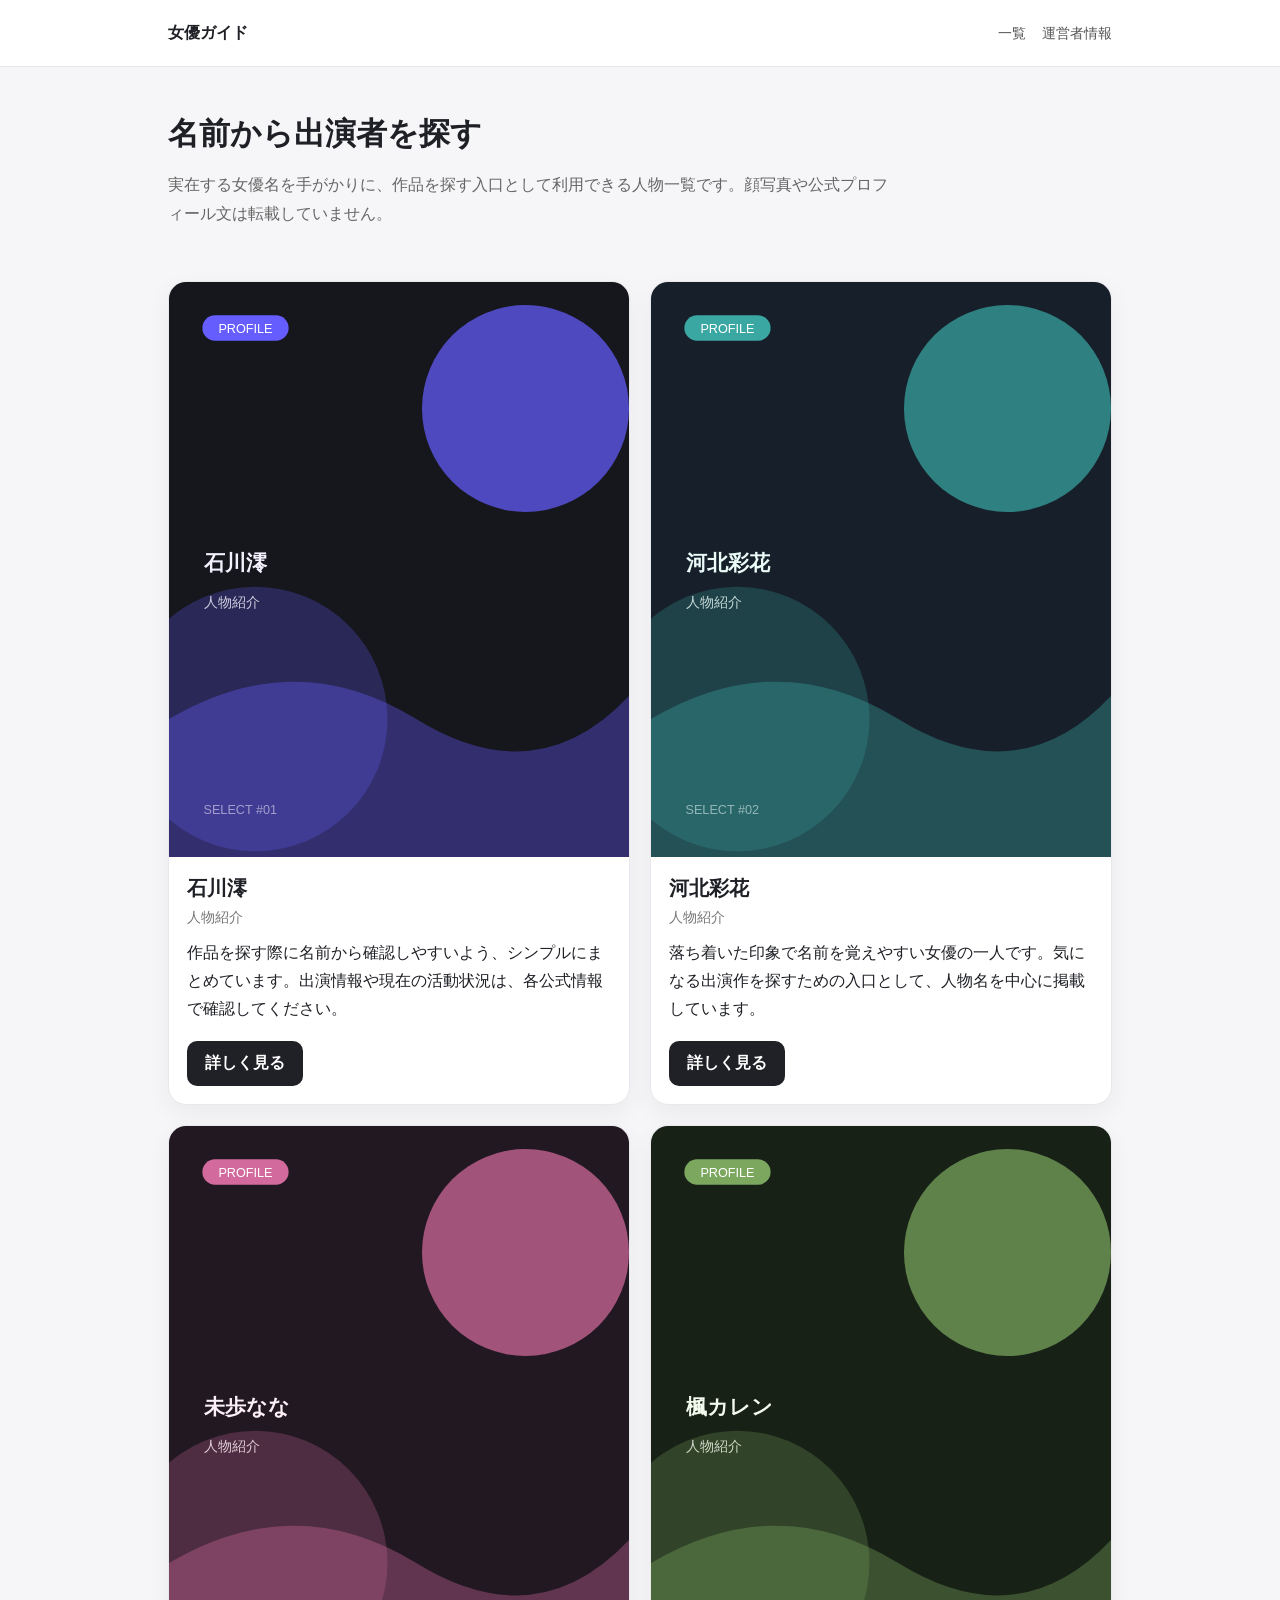
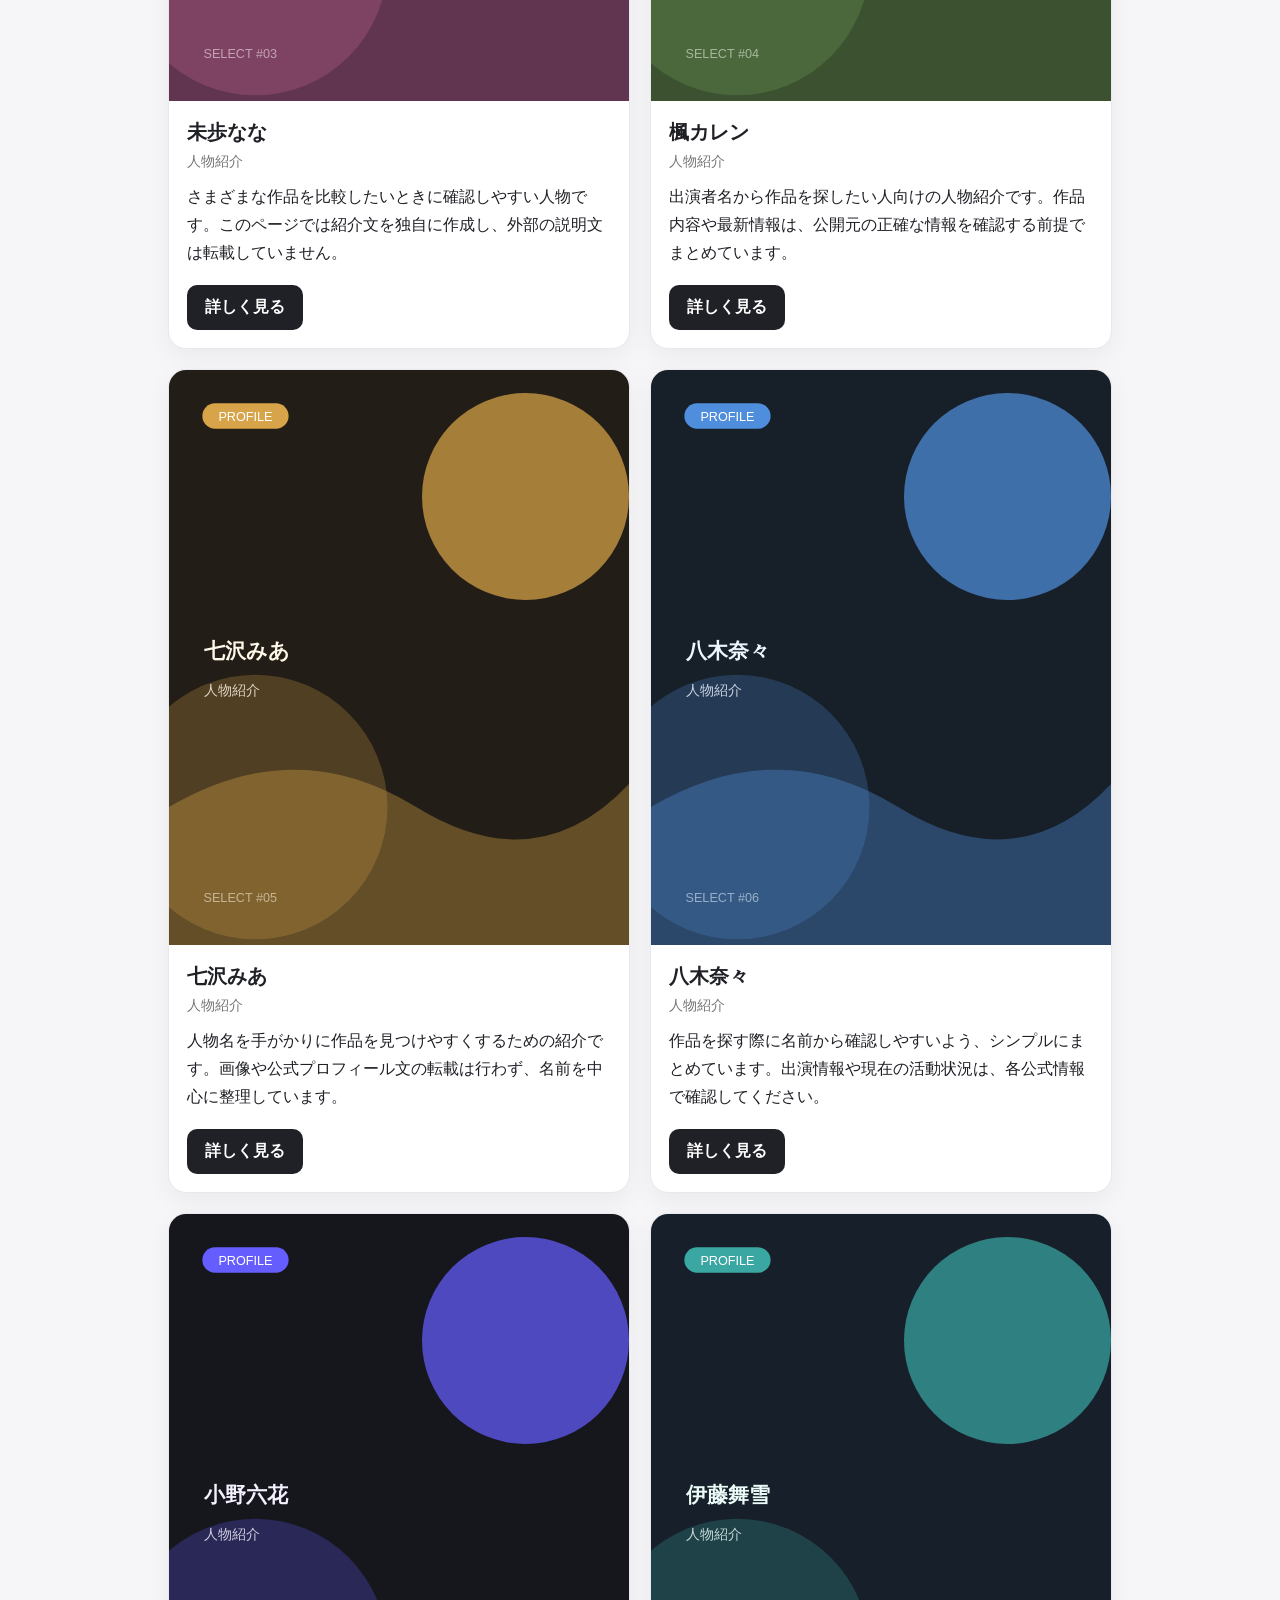
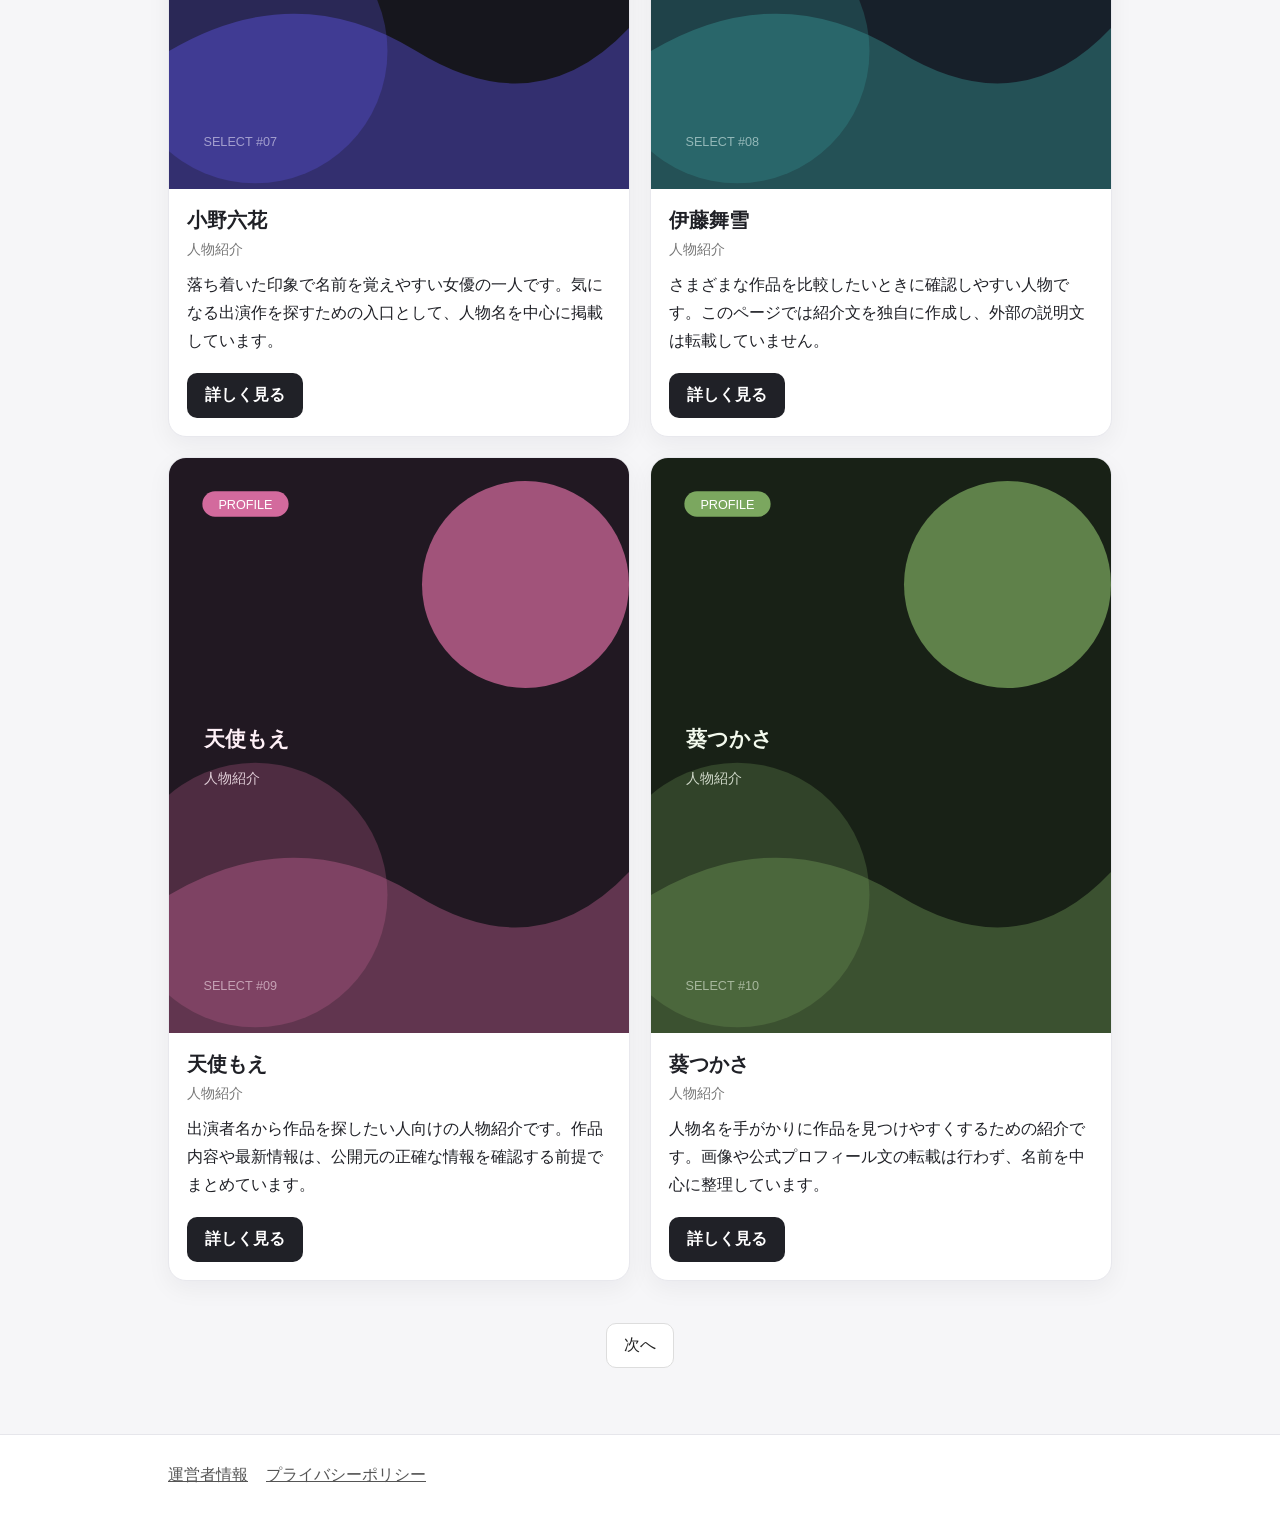
==== index.html @ 9311fdd6 "Publish actress-site" ====
<!doctype html><html lang="ja"><head><meta charset="utf-8"><meta name="viewport" content="width=device-width,initial-scale=1"><title>女優ガイド</title><link rel="stylesheet" href="css/style.css"></head><body data-page="1"><header><div class="wrap header-inner"><div class="brand">女優ガイド</div><nav class="small-nav"><a href="index.html">一覧</a><a href="operator.html">運営者情報</a></nav></div></header><main class="wrap"><section class="hero"><h1>名前から出演者を探す</h1><p>実在する女優名を手がかりに、作品を探す入口として利用できる人物一覧です。顔写真や公式プロフィール文は転載していません。</p></section><section id="grid" class="grid"></section><nav class="pager"><a href="page2.html">次へ</a></nav></main><footer><div class="wrap"><a href="operator.html">運営者情報</a><a href="privacy.html">プライバシーポリシー</a></div></footer><script src="js/list.js"></script></body></html>
---- css/style.css ----
*{box-sizing:border-box}body{margin:0;background:#f6f6f8;color:#1f2026;font-family:-apple-system,BlinkMacSystemFont,"Segoe UI",sans-serif}header{background:#fff;border-bottom:1px solid #e6e6eb;position:sticky;top:0;z-index:3}.wrap{max-width:980px;margin:auto;padding:0 18px}.header-inner{height:66px;display:flex;align-items:center;justify-content:space-between}.brand{font-weight:800}.small-nav a{color:#555;text-decoration:none;margin-left:16px;font-size:14px}.hero{padding:46px 0 24px}.hero h1{font-size:31px;margin:0 0 12px}.hero p{line-height:1.8;color:#666;max-width:720px}.grid{display:grid;grid-template-columns:1fr;gap:20px;padding:12px 0 42px}.card{background:#fff;border:1px solid #e8e8ed;border-radius:18px;overflow:hidden;box-shadow:0 8px 24px rgba(20,20,35,.05)}.card img{width:100%;display:block;aspect-ratio:4/5;object-fit:cover}.card-body{padding:18px}.card h2{font-size:20px;margin:0 0 7px}.meta{font-size:14px;color:#777;margin-bottom:12px}.desc{line-height:1.75;margin:0 0 18px}.button{display:inline-flex;text-decoration:none;background:#202127;color:#fff;padding:12px 18px;border-radius:10px;font-weight:700}.pager{display:flex;justify-content:center;gap:12px;padding-bottom:46px}.pager a{background:#fff;border:1px solid #ddd;text-decoration:none;color:#222;padding:11px 17px;border-radius:10px}footer{background:#fff;border-top:1px solid #e6e6eb;padding:30px 0;margin-top:20px}footer a{color:#555;margin-right:18px}.detail{background:#fff;margin:42px auto;padding:24px;border-radius:18px;border:1px solid #e6e6eb}.detail img{width:100%;max-width:420px;border-radius:14px}.detail dl{margin-top:24px}.detail dt{font-weight:800;margin-top:18px}.detail dd{margin:7px 0 0;line-height:1.8;color:#444}@media(min-width:720px){.grid{grid-template-columns:1fr 1fr}.detail{padding:36px}.detail-layout{display:grid;grid-template-columns:360px 1fr;gap:34px}}
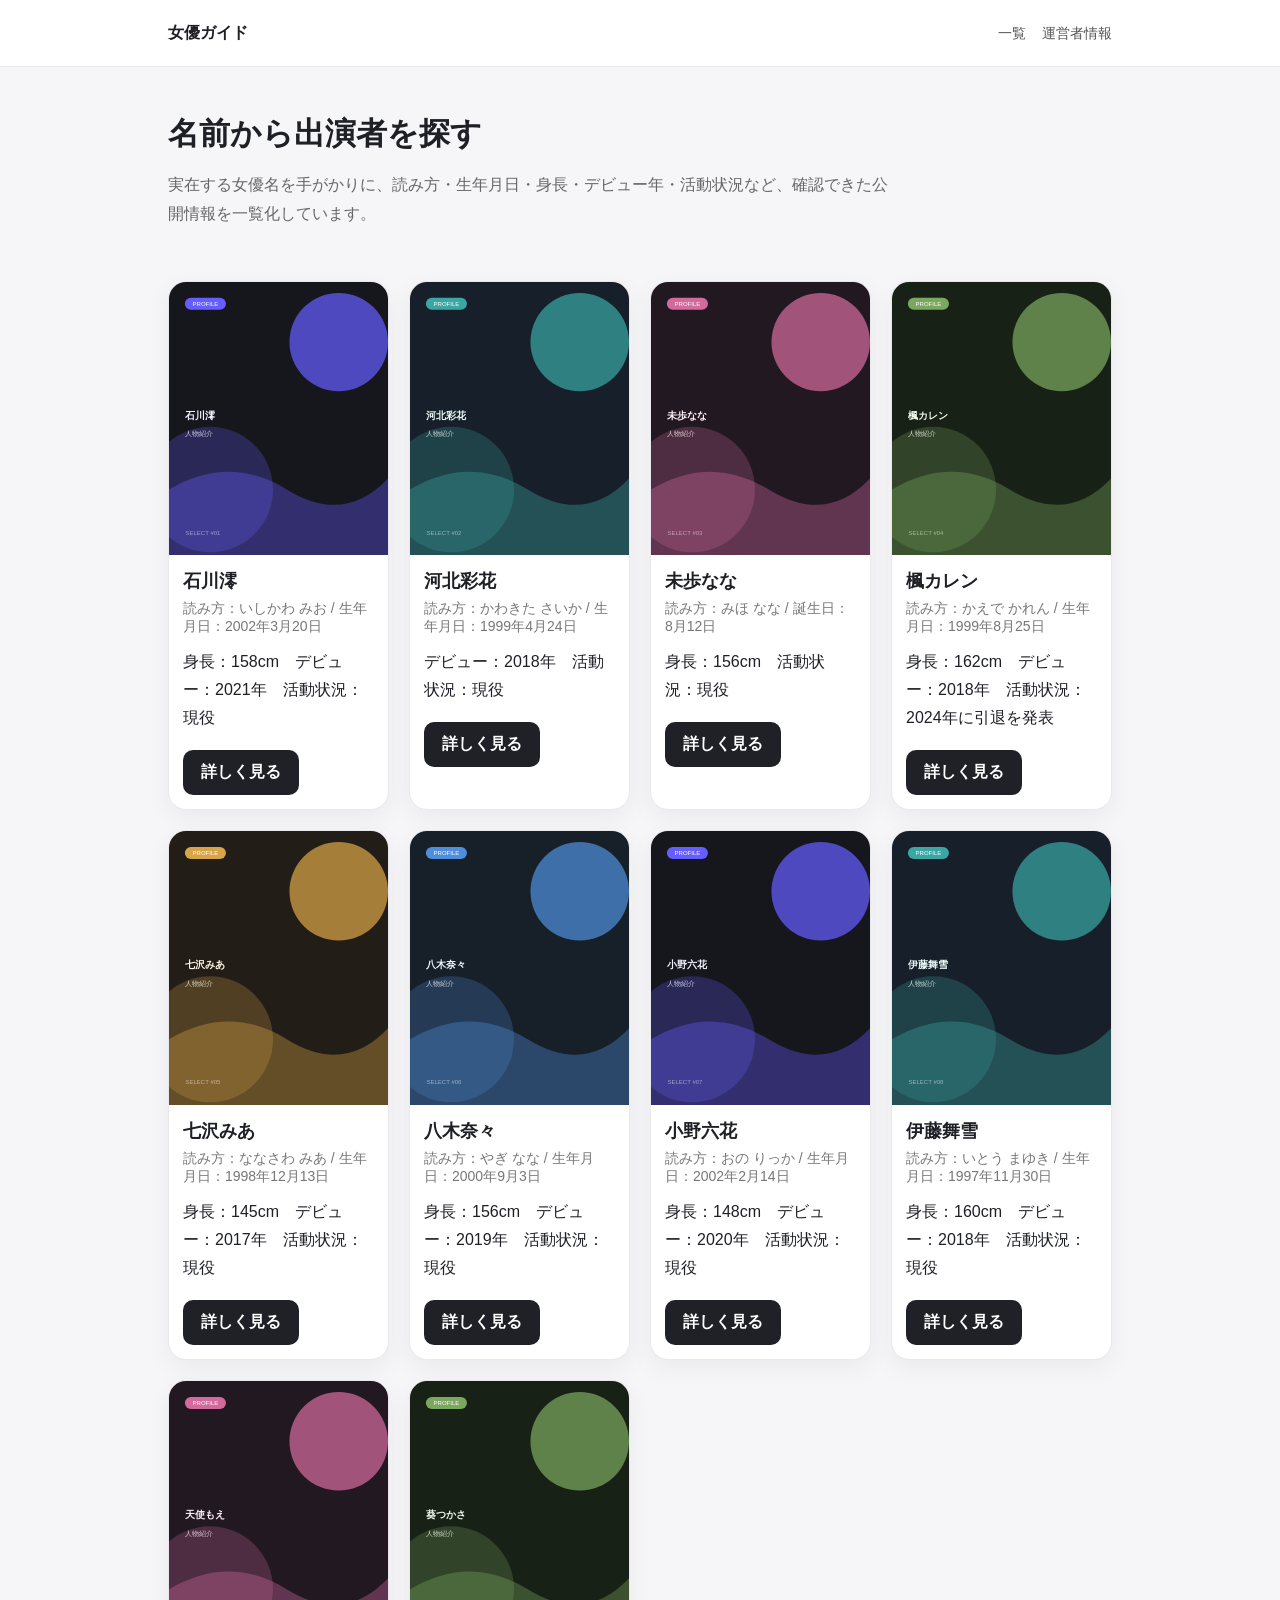
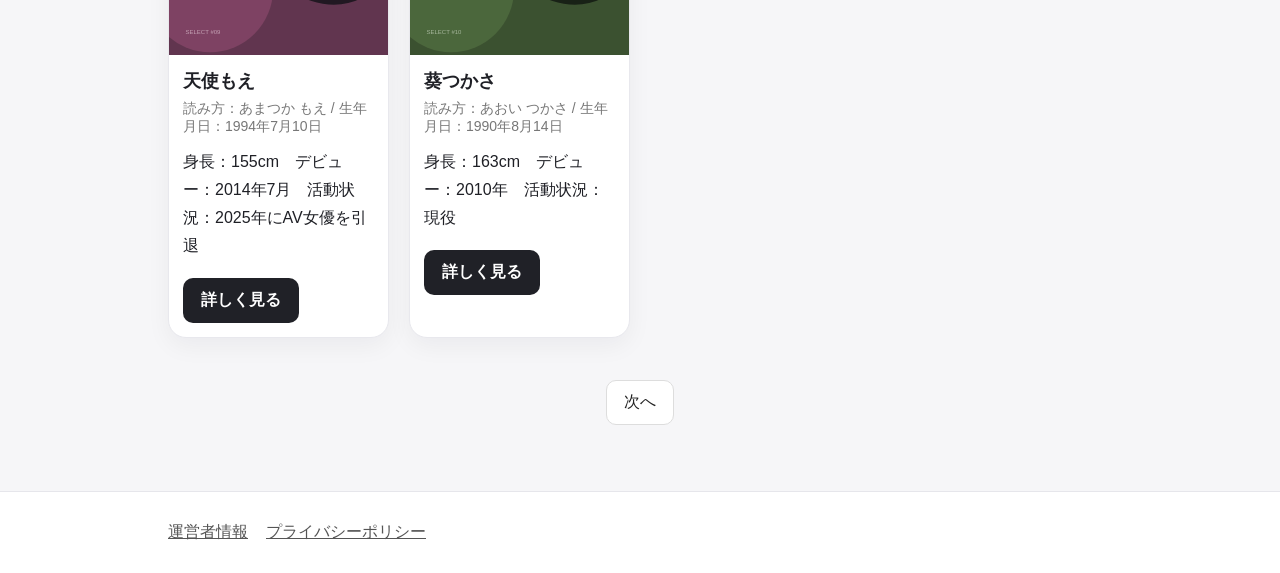
==== commit 2994842a: "Update actress-site to fact-based profile information (v3)" ====
--- a/index.html
+++ b/index.html
@@ -1 +1 @@
-<!doctype html><html lang="ja"><head><meta charset="utf-8"><meta name="viewport" content="width=device-width,initial-scale=1"><title>女優ガイド</title><link rel="stylesheet" href="css/style.css"></head><body data-page="1"><header><div class="wrap header-inner"><div class="brand">女優ガイド</div><nav class="small-nav"><a href="index.html">一覧</a><a href="operator.html">運営者情報</a></nav></div></header><main class="wrap"><section class="hero"><h1>名前から出演者を探す</h1><p>実在する女優名を手がかりに、作品を探す入口として利用できる人物一覧です。顔写真や公式プロフィール文は転載していません。</p></section><section id="grid" class="grid"></section><nav class="pager"><a href="page2.html">次へ</a></nav></main><footer><div class="wrap"><a href="operator.html">運営者情報</a><a href="privacy.html">プライバシーポリシー</a></div></footer><script src="js/list.js"></script></body></html>+<!doctype html><html lang="ja"><head><meta charset="utf-8"><meta name="viewport" content="width=device-width,initial-scale=1"><title>女優ガイド</title><link rel="stylesheet" href="css/style.css"></head><body data-page="1"><header><div class="wrap header-inner"><div class="brand">女優ガイド</div><nav class="small-nav"><a href="index.html">一覧</a><a href="operator.html">運営者情報</a></nav></div></header><main class="wrap"><section class="hero"><h1>名前から出演者を探す</h1><p>実在する女優名を手がかりに、読み方・生年月日・身長・デビュー年・活動状況など、確認できた公開情報を一覧化しています。</p></section><section id="grid" class="grid"></section><nav class="pager"><a href="page2.html">次へ</a></nav></main><footer><div class="wrap"><a href="operator.html">運営者情報</a><a href="privacy.html">プライバシーポリシー</a></div></footer><script src="js/list.js"></script></body></html>
--- a/css/style.css
+++ b/css/style.css
@@ -1 +1,71 @@
-*{box-sizing:border-box}body{margin:0;background:#f6f6f8;color:#1f2026;font-family:-apple-system,BlinkMacSystemFont,"Segoe UI",sans-serif}header{background:#fff;border-bottom:1px solid #e6e6eb;position:sticky;top:0;z-index:3}.wrap{max-width:980px;margin:auto;padding:0 18px}.header-inner{height:66px;display:flex;align-items:center;justify-content:space-between}.brand{font-weight:800}.small-nav a{color:#555;text-decoration:none;margin-left:16px;font-size:14px}.hero{padding:46px 0 24px}.hero h1{font-size:31px;margin:0 0 12px}.hero p{line-height:1.8;color:#666;max-width:720px}.grid{display:grid;grid-template-columns:1fr;gap:20px;padding:12px 0 42px}.card{background:#fff;border:1px solid #e8e8ed;border-radius:18px;overflow:hidden;box-shadow:0 8px 24px rgba(20,20,35,.05)}.card img{width:100%;display:block;aspect-ratio:4/5;object-fit:cover}.card-body{padding:18px}.card h2{font-size:20px;margin:0 0 7px}.meta{font-size:14px;color:#777;margin-bottom:12px}.desc{line-height:1.75;margin:0 0 18px}.button{display:inline-flex;text-decoration:none;background:#202127;color:#fff;padding:12px 18px;border-radius:10px;font-weight:700}.pager{display:flex;justify-content:center;gap:12px;padding-bottom:46px}.pager a{background:#fff;border:1px solid #ddd;text-decoration:none;color:#222;padding:11px 17px;border-radius:10px}footer{background:#fff;border-top:1px solid #e6e6eb;padding:30px 0;margin-top:20px}footer a{color:#555;margin-right:18px}.detail{background:#fff;margin:42px auto;padding:24px;border-radius:18px;border:1px solid #e6e6eb}.detail img{width:100%;max-width:420px;border-radius:14px}.detail dl{margin-top:24px}.detail dt{font-weight:800;margin-top:18px}.detail dd{margin:7px 0 0;line-height:1.8;color:#444}@media(min-width:720px){.grid{grid-template-columns:1fr 1fr}.detail{padding:36px}.detail-layout{display:grid;grid-template-columns:360px 1fr;gap:34px}}+*{box-sizing:border-box}body{margin:0;background:#f6f6f8;color:#1f2026;font-family:-apple-system,BlinkMacSystemFont,"Segoe UI",sans-serif}header{background:#fff;border-bottom:1px solid #e6e6eb;position:sticky;top:0;z-index:3}.wrap{max-width:980px;margin:auto;padding:0 18px}.header-inner{height:66px;display:flex;align-items:center;justify-content:space-between}.brand{font-weight:800}.small-nav a{color:#555;text-decoration:none;margin-left:16px;font-size:14px}.hero{padding:46px 0 24px}.hero h1{font-size:31px;margin:0 0 12px}.hero p{line-height:1.8;color:#666;max-width:720px}.grid{display:grid;grid-template-columns:1fr;gap:20px;padding:12px 0 42px}.card{background:#fff;border:1px solid #e8e8ed;border-radius:18px;overflow:hidden;box-shadow:0 8px 24px rgba(20,20,35,.05)}.card img{width:100%;display:block;aspect-ratio:4/5;object-fit:cover}.card-body{padding:18px}.card h2{font-size:20px;margin:0 0 7px}.meta{font-size:14px;color:#777;margin-bottom:12px}.desc{line-height:1.75;margin:0 0 18px}.button{display:inline-flex;text-decoration:none;background:#202127;color:#fff;padding:12px 18px;border-radius:10px;font-weight:700}.pager{display:flex;justify-content:center;gap:12px;padding-bottom:46px}.pager a{background:#fff;border:1px solid #ddd;text-decoration:none;color:#222;padding:11px 17px;border-radius:10px}footer{background:#fff;border-top:1px solid #e6e6eb;padding:30px 0;margin-top:20px}footer a{color:#555;margin-right:18px}.detail{background:#fff;margin:42px auto;padding:24px;border-radius:18px;border:1px solid #e6e6eb}.detail img{width:100%;max-width:420px;border-radius:14px}.detail dl{margin-top:24px}.detail dt{font-weight:800;margin-top:18px}.detail dd{margin:7px 0 0;line-height:1.8;color:#444}@media(min-width:720px){.grid{grid-template-columns:1fr 1fr}.detail{padding:36px}.detail-layout{display:grid;grid-template-columns:360px 1fr;gap:34px}}
+
+/* Actress site compact mobile cards */
+@media (max-width:719px){
+  .hero{padding:22px 0 10px}
+  .hero h1{font-size:24px;margin-bottom:7px}
+  .hero p{font-size:13px;line-height:1.55;margin:0}
+  .grid{
+    grid-template-columns:repeat(2,minmax(0,1fr));
+    gap:10px;
+    padding:8px 0 28px;
+  }
+  .card{border-radius:12px;box-shadow:0 3px 12px rgba(20,20,35,.05)}
+  .card img{
+    height:72px;
+    aspect-ratio:auto;
+    object-fit:cover;
+  }
+  .card-body{padding:9px}
+  .card h2{
+    font-size:15px;
+    line-height:1.3;
+    margin:0 0 4px;
+    display:-webkit-box;
+    -webkit-line-clamp:2;
+    -webkit-box-orient:vertical;
+    overflow:hidden;
+  }
+  .meta{
+    font-size:10px;
+    line-height:1.3;
+    margin-bottom:5px;
+    white-space:nowrap;
+    overflow:hidden;
+    text-overflow:ellipsis;
+  }
+  .desc{
+    font-size:11px;
+    line-height:1.4;
+    margin:0 0 7px;
+    display:-webkit-box;
+    -webkit-line-clamp:4;
+    -webkit-box-orient:vertical;
+    overflow:hidden;
+    min-height:61px;
+  }
+  .button{
+    font-size:11px;
+    padding:7px 9px;
+    border-radius:7px;
+    width:100%;
+    justify-content:center;
+  }
+  .pager{padding-bottom:30px}
+}
+@media(min-width:720px){
+  .grid{grid-template-columns:repeat(4,minmax(0,1fr))}
+  .card-body{padding:14px}
+  .card h2{font-size:18px}
+  .desc{
+    display:-webkit-box;
+    -webkit-line-clamp:4;
+    -webkit-box-orient:vertical;
+    overflow:hidden;
+  }
+}
+
+/* Fact-only profile presentation */
+.detail-list dt{font-weight:700;margin-top:14px}
+.detail-list dd{margin:4px 0 0}
+.card .desc{font-weight:500}
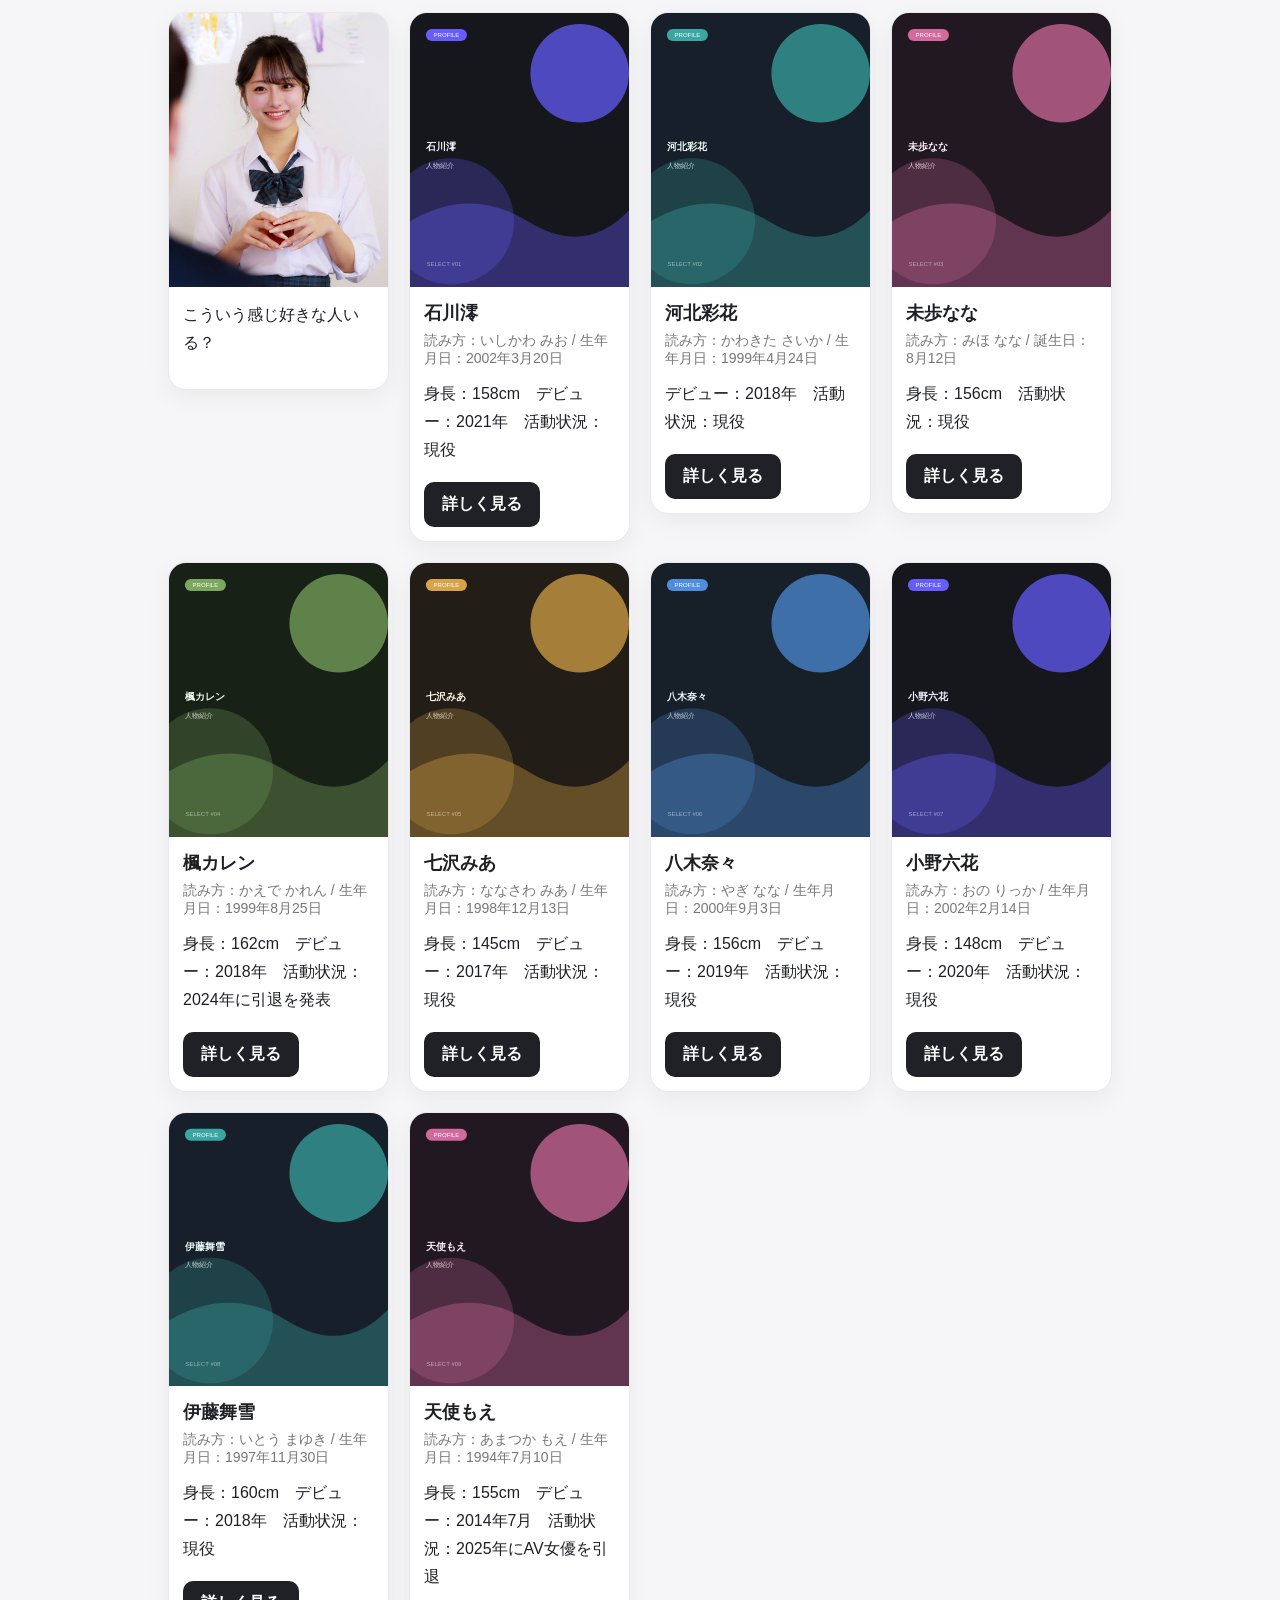
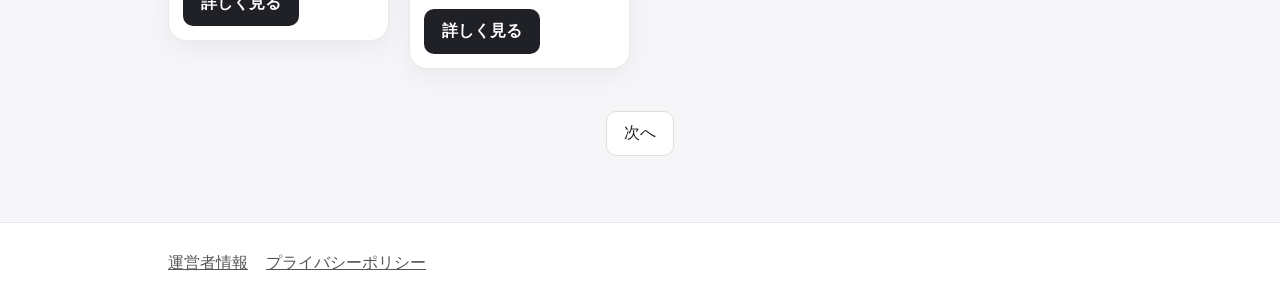
==== commit 47aff16b: "Simplify list pages: remove header/hero, tighten card spacing - Remove site name, "一覧", "運営者情報" from" ====
--- a/index.html
+++ b/index.html
@@ -1 +1 @@
-<!doctype html><html lang="ja"><head><meta charset="utf-8"><meta name="viewport" content="width=device-width,initial-scale=1"><title>女優ガイド</title><link rel="stylesheet" href="css/style.css"></head><body data-page="1"><header><div class="wrap header-inner"><div class="brand">女優ガイド</div><nav class="small-nav"><a href="index.html">一覧</a><a href="operator.html">運営者情報</a></nav></div></header><main class="wrap"><section class="hero"><h1>名前から出演者を探す</h1><p>実在する女優名を手がかりに、読み方・生年月日・身長・デビュー年・活動状況など、確認できた公開情報を一覧化しています。</p></section><section id="grid" class="grid"></section><nav class="pager"><a href="page2.html">次へ</a></nav></main><footer><div class="wrap"><a href="operator.html">運営者情報</a><a href="privacy.html">プライバシーポリシー</a></div></footer><script src="js/list.js"></script></body></html>+<!doctype html><html lang="ja"><head><meta charset="utf-8"><meta name="viewport" content="width=device-width,initial-scale=1"><title>女優ガイド</title><link rel="stylesheet" href="css/style.css"></head><body data-page="1"><main class="wrap"><section id="grid" class="grid"></section><nav class="pager" id="pager"></nav></main><footer><div class="wrap"><a href="operator.html">運営者情報</a><a href="privacy.html">プライバシーポリシー</a></div></footer><script src="js/list.js"></script></body></html>
--- a/css/style.css
+++ b/css/style.css
@@ -1,10 +1,7 @@
-*{box-sizing:border-box}body{margin:0;background:#f6f6f8;color:#1f2026;font-family:-apple-system,BlinkMacSystemFont,"Segoe UI",sans-serif}header{background:#fff;border-bottom:1px solid #e6e6eb;position:sticky;top:0;z-index:3}.wrap{max-width:980px;margin:auto;padding:0 18px}.header-inner{height:66px;display:flex;align-items:center;justify-content:space-between}.brand{font-weight:800}.small-nav a{color:#555;text-decoration:none;margin-left:16px;font-size:14px}.hero{padding:46px 0 24px}.hero h1{font-size:31px;margin:0 0 12px}.hero p{line-height:1.8;color:#666;max-width:720px}.grid{display:grid;grid-template-columns:1fr;gap:20px;padding:12px 0 42px}.card{background:#fff;border:1px solid #e8e8ed;border-radius:18px;overflow:hidden;box-shadow:0 8px 24px rgba(20,20,35,.05)}.card img{width:100%;display:block;aspect-ratio:4/5;object-fit:cover}.card-body{padding:18px}.card h2{font-size:20px;margin:0 0 7px}.meta{font-size:14px;color:#777;margin-bottom:12px}.desc{line-height:1.75;margin:0 0 18px}.button{display:inline-flex;text-decoration:none;background:#202127;color:#fff;padding:12px 18px;border-radius:10px;font-weight:700}.pager{display:flex;justify-content:center;gap:12px;padding-bottom:46px}.pager a{background:#fff;border:1px solid #ddd;text-decoration:none;color:#222;padding:11px 17px;border-radius:10px}footer{background:#fff;border-top:1px solid #e6e6eb;padding:30px 0;margin-top:20px}footer a{color:#555;margin-right:18px}.detail{background:#fff;margin:42px auto;padding:24px;border-radius:18px;border:1px solid #e6e6eb}.detail img{width:100%;max-width:420px;border-radius:14px}.detail dl{margin-top:24px}.detail dt{font-weight:800;margin-top:18px}.detail dd{margin:7px 0 0;line-height:1.8;color:#444}@media(min-width:720px){.grid{grid-template-columns:1fr 1fr}.detail{padding:36px}.detail-layout{display:grid;grid-template-columns:360px 1fr;gap:34px}}
+*{box-sizing:border-box}body{margin:0;background:#f6f6f8;color:#1f2026;font-family:-apple-system,BlinkMacSystemFont,"Segoe UI",sans-serif}header{background:#fff;border-bottom:1px solid #e6e6eb;position:sticky;top:0;z-index:3}.wrap{max-width:980px;margin:auto;padding:0 18px}.header-inner{height:66px;display:flex;align-items:center;justify-content:space-between}.brand{font-weight:800}.small-nav a{color:#555;text-decoration:none;margin-left:16px;font-size:14px}.grid{display:grid;grid-template-columns:1fr;gap:20px;padding:12px 0 42px;align-items:start}.card{background:#fff;border:1px solid #e8e8ed;border-radius:18px;overflow:hidden;box-shadow:0 8px 24px rgba(20,20,35,.05)}.card img{width:100%;display:block;aspect-ratio:4/5;object-fit:cover}.card-body{padding:18px}.card h2{font-size:20px;margin:0 0 7px}.meta{font-size:14px;color:#777;margin-bottom:12px}.desc{line-height:1.75;margin:0 0 18px}.button{display:inline-flex;text-decoration:none;background:#202127;color:#fff;padding:12px 18px;border-radius:10px;font-weight:700}.pager{display:flex;justify-content:center;gap:12px;padding-bottom:46px}.pager a{background:#fff;border:1px solid #ddd;text-decoration:none;color:#222;padding:11px 17px;border-radius:10px}footer{background:#fff;border-top:1px solid #e6e6eb;padding:30px 0;margin-top:20px}footer a{color:#555;margin-right:18px}.detail{background:#fff;margin:42px auto;padding:24px;border-radius:18px;border:1px solid #e6e6eb}.detail img{width:100%;max-width:420px;border-radius:14px}.detail dl{margin-top:24px}.detail dt{font-weight:800;margin-top:18px}.detail dd{margin:7px 0 0;line-height:1.8;color:#444}@media(min-width:720px){.grid{grid-template-columns:1fr 1fr}.detail{padding:36px}.detail-layout{display:grid;grid-template-columns:360px 1fr;gap:34px}}
 
 /* Actress site compact mobile cards */
 @media (max-width:719px){
-  .hero{padding:22px 0 10px}
-  .hero h1{font-size:24px;margin-bottom:7px}
-  .hero p{font-size:13px;line-height:1.55;margin:0}
   .grid{
     grid-template-columns:repeat(2,minmax(0,1fr));
     gap:10px;
@@ -42,7 +39,6 @@
     -webkit-line-clamp:4;
     -webkit-box-orient:vertical;
     overflow:hidden;
-    min-height:61px;
   }
   .button{
     font-size:11px;
@@ -69,3 +65,12 @@
 .detail-list dt{font-weight:700;margin-top:14px}
 .detail-list dd{margin:4px 0 0}
 .card .desc{font-weight:500}
+
+/* 新システムが追加した作品(画像+一言のみのカード/画像+こちらから+リンクURLのみの詳細) */
+.card-new{text-decoration:none;color:inherit}
+.detail-new-image-link{display:block}
+.detail-new-subimages{display:flex;flex-wrap:wrap;gap:8px;justify-content:center;margin:12px 0 0}
+.detail-new-subimage-link{display:block;width:76px}
+.detail-new-subimage{width:76px;height:76px;object-fit:cover;border-radius:8px;display:block}
+.detail-new-label{font-size:16px;font-weight:800;margin:18px 0 10px;text-align:center}
+.detail-new-link{display:block;text-align:center;color:#2d6cdf;text-decoration:underline;font-size:14px;word-break:break-all}
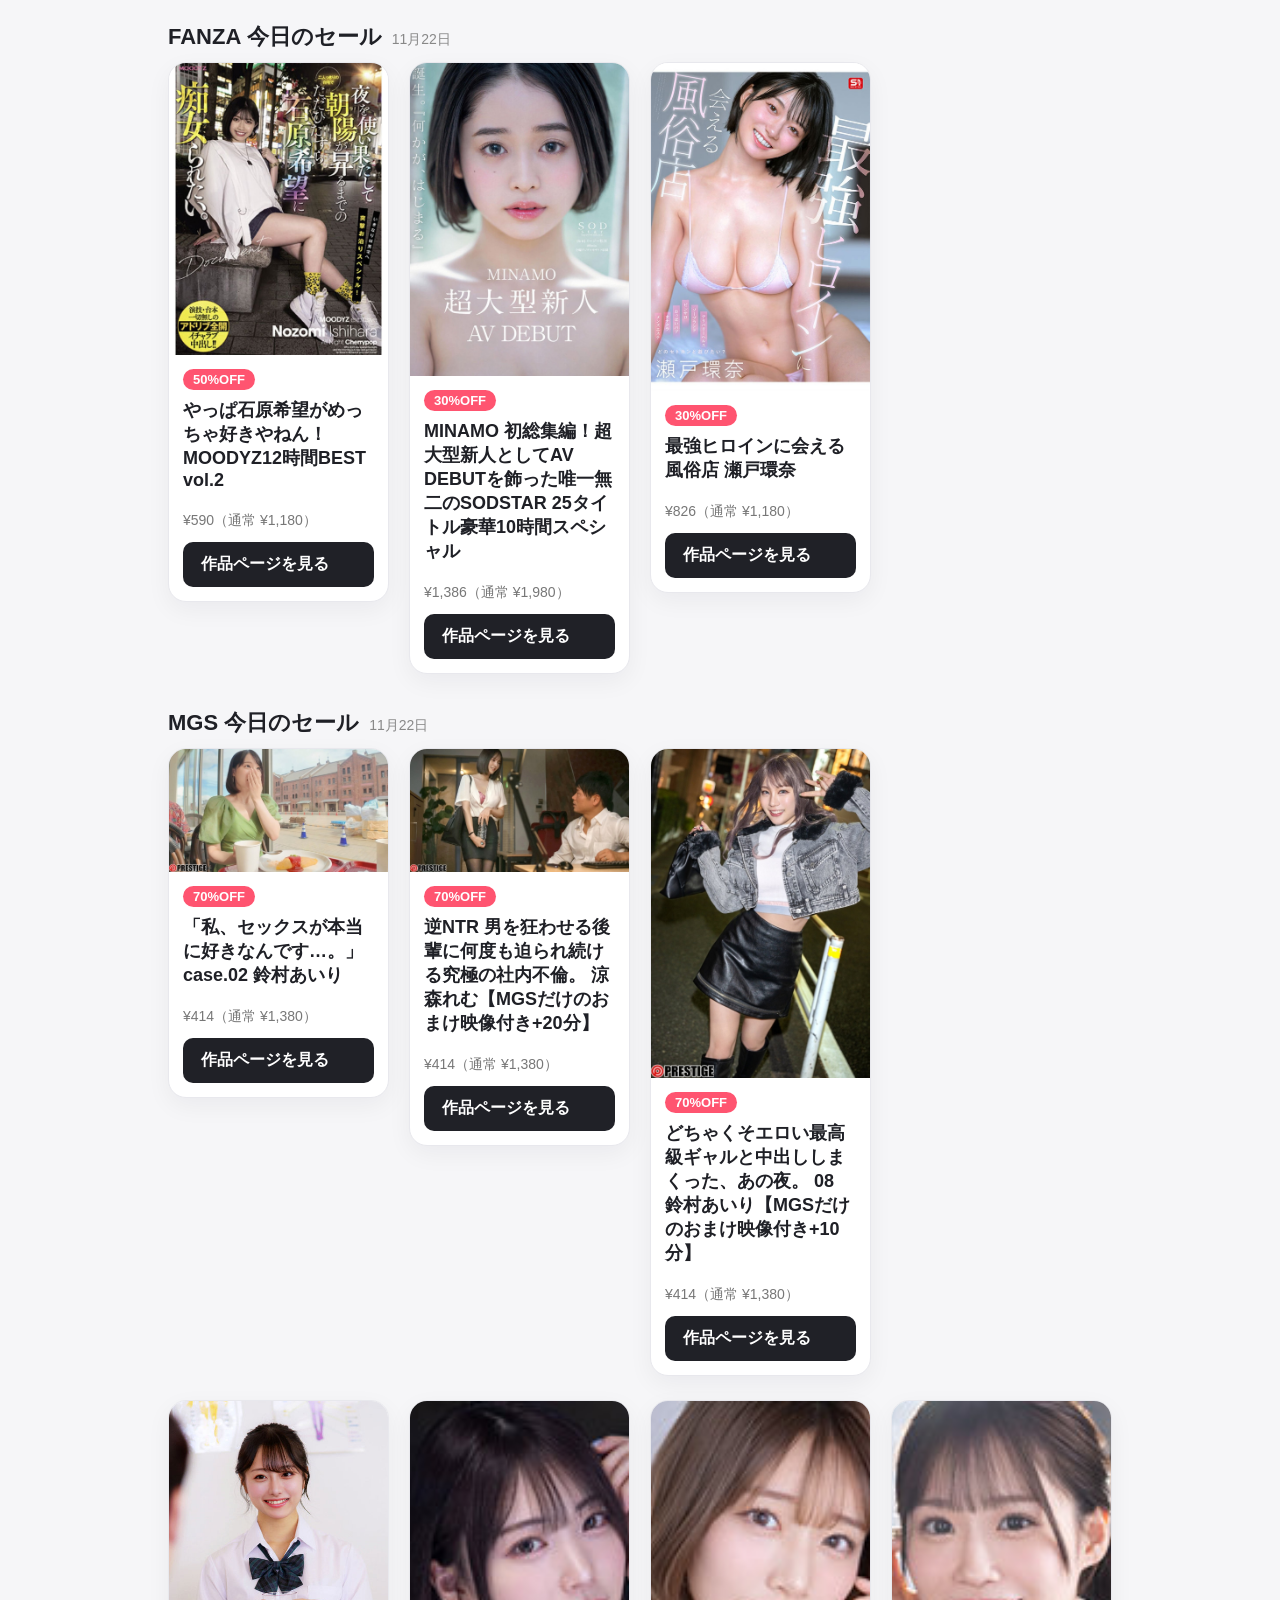
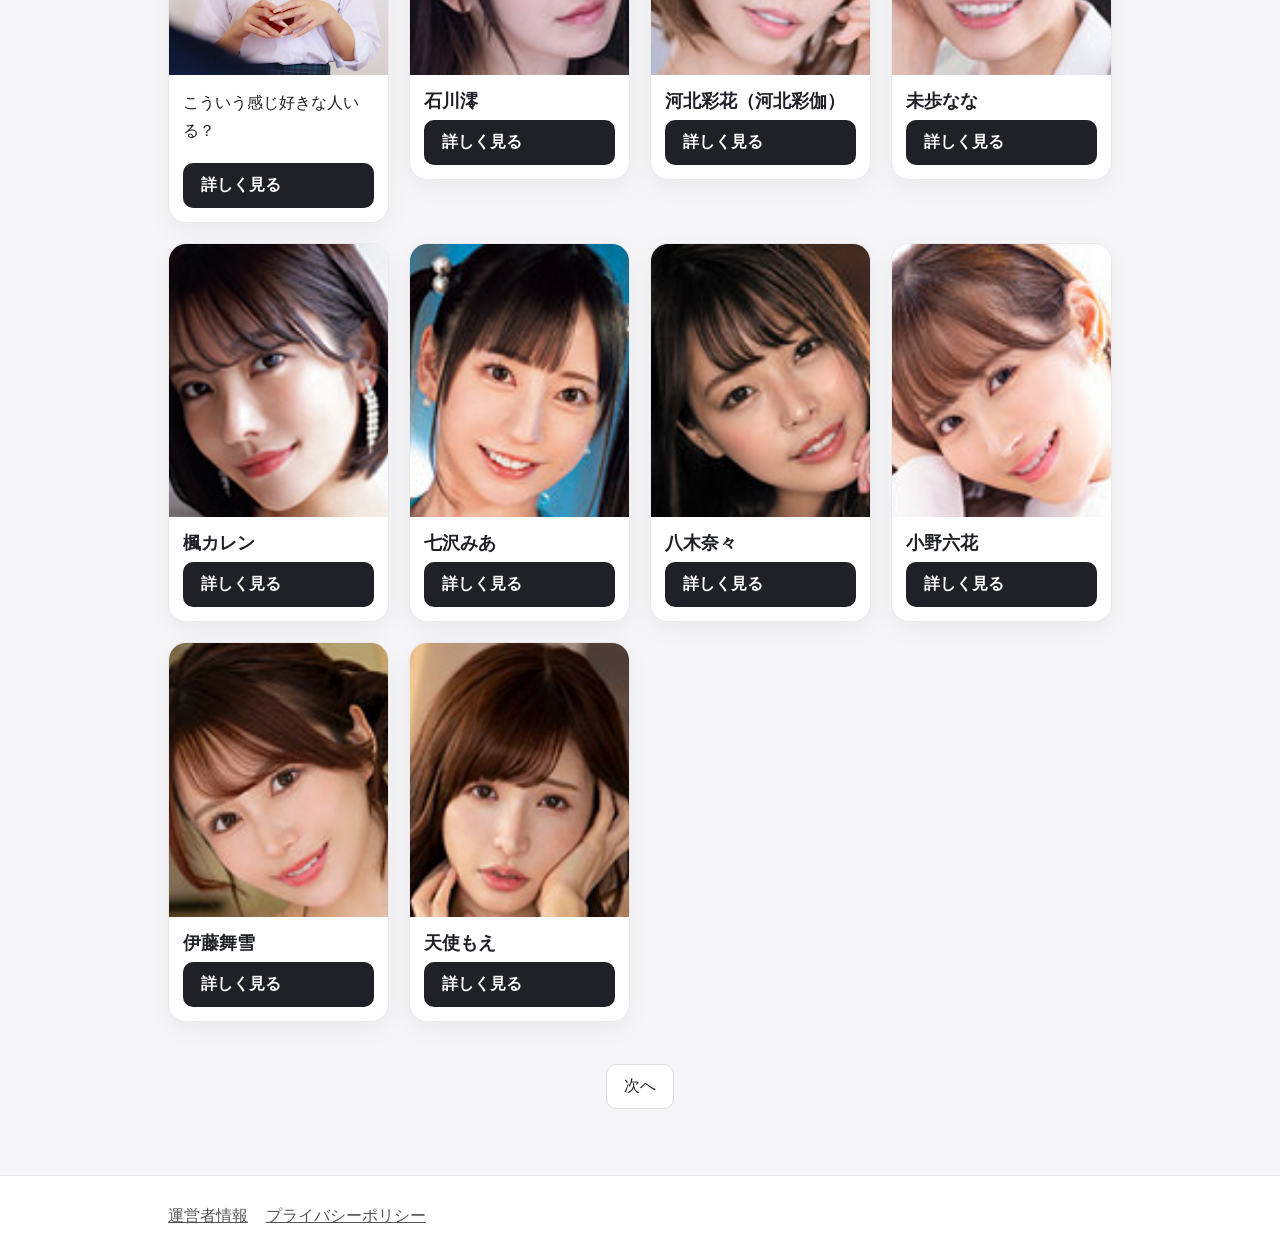
==== commit 7c8b0732: "今日のセール(FANZA/MGS別)をトップに追加" ====
--- a/index.html
+++ b/index.html
@@ -1 +1 @@
-<!doctype html><html lang="ja"><head><meta charset="utf-8"><meta name="viewport" content="width=device-width,initial-scale=1"><title>女優ガイド</title><link rel="stylesheet" href="css/style.css"></head><body data-page="1"><main class="wrap"><section id="grid" class="grid"></section><nav class="pager" id="pager"></nav></main><footer><div class="wrap"><a href="operator.html">運営者情報</a><a href="privacy.html">プライバシーポリシー</a></div></footer><script src="js/list.js"></script></body></html>+<!doctype html><html lang="ja"><head><meta charset="utf-8"><meta name="viewport" content="width=device-width,initial-scale=1"><title>女優ガイド</title><link rel="stylesheet" href="css/style.css"></head><body data-page="1"><main class="wrap"><section id="daily"></section><section id="grid" class="grid"></section><nav class="pager" id="pager"></nav></main><footer><div class="wrap"><a href="operator.html">運営者情報</a><a href="privacy.html">プライバシーポリシー</a></div></footer><script src="js/list.js"></script><script src="js/daily.js"></script></body></html>
--- a/css/style.css
+++ b/css/style.css
@@ -1,4 +1,4 @@
-*{box-sizing:border-box}body{margin:0;background:#f6f6f8;color:#1f2026;font-family:-apple-system,BlinkMacSystemFont,"Segoe UI",sans-serif}header{background:#fff;border-bottom:1px solid #e6e6eb;position:sticky;top:0;z-index:3}.wrap{max-width:980px;margin:auto;padding:0 18px}.header-inner{height:66px;display:flex;align-items:center;justify-content:space-between}.brand{font-weight:800}.small-nav a{color:#555;text-decoration:none;margin-left:16px;font-size:14px}.grid{display:grid;grid-template-columns:1fr;gap:20px;padding:12px 0 42px;align-items:start}.card{background:#fff;border:1px solid #e8e8ed;border-radius:18px;overflow:hidden;box-shadow:0 8px 24px rgba(20,20,35,.05)}.card img{width:100%;display:block;aspect-ratio:4/5;object-fit:cover}.card-body{padding:18px}.card h2{font-size:20px;margin:0 0 7px}.meta{font-size:14px;color:#777;margin-bottom:12px}.desc{line-height:1.75;margin:0 0 18px}.button{display:inline-flex;text-decoration:none;background:#202127;color:#fff;padding:12px 18px;border-radius:10px;font-weight:700}.pager{display:flex;justify-content:center;gap:12px;padding-bottom:46px}.pager a{background:#fff;border:1px solid #ddd;text-decoration:none;color:#222;padding:11px 17px;border-radius:10px}footer{background:#fff;border-top:1px solid #e6e6eb;padding:30px 0;margin-top:20px}footer a{color:#555;margin-right:18px}.detail{background:#fff;margin:42px auto;padding:24px;border-radius:18px;border:1px solid #e6e6eb}.detail img{width:100%;max-width:420px;border-radius:14px}.detail dl{margin-top:24px}.detail dt{font-weight:800;margin-top:18px}.detail dd{margin:7px 0 0;line-height:1.8;color:#444}@media(min-width:720px){.grid{grid-template-columns:1fr 1fr}.detail{padding:36px}.detail-layout{display:grid;grid-template-columns:360px 1fr;gap:34px}}
+*{box-sizing:border-box}body{margin:0;background:#f6f6f8;color:#1f2026;font-family:-apple-system,BlinkMacSystemFont,"Segoe UI",sans-serif}header{background:#fff;border-bottom:1px solid #e6e6eb;position:sticky;top:0;z-index:3}.wrap{max-width:980px;margin:auto;padding:0 18px}.header-inner{height:66px;display:flex;align-items:center;justify-content:space-between}.brand{font-weight:800}.small-nav a{color:#555;text-decoration:none;margin-left:16px;font-size:14px}.grid{display:grid;grid-template-columns:1fr;gap:20px;padding:12px 0 42px;align-items:start}.card{background:#fff;border:1px solid #e8e8ed;border-radius:18px;overflow:hidden;box-shadow:0 8px 24px rgba(20,20,35,.05)}.card img{width:100%;display:block;aspect-ratio:4/5;object-fit:cover}.card-body{padding:18px;display:flex;flex-direction:column}.card h2{font-size:20px;margin:0 0 7px}.meta{font-size:14px;color:#777;margin-bottom:12px}.desc{line-height:1.75;margin:0 0 18px;flex:1 0 auto}.ruby{font-size:13px;color:#888;margin:0 0 8px}.facts{margin:0 0 10px;display:grid;gap:4px}.facts div{display:flex;justify-content:space-between;gap:8px}.facts dt{color:#999}.facts dd{margin:0;color:#333;text-align:right}.button{display:inline-flex;text-decoration:none;background:#202127;color:#fff;padding:12px 18px;border-radius:10px;font-weight:700;margin-top:auto}.pager{display:flex;justify-content:center;gap:12px;padding-bottom:46px}.pager a{background:#fff;border:1px solid #ddd;text-decoration:none;color:#222;padding:11px 17px;border-radius:10px}footer{background:#fff;border-top:1px solid #e6e6eb;padding:30px 0;margin-top:20px}footer a{color:#555;margin-right:18px}.detail{background:#fff;margin:42px auto;padding:24px;border-radius:18px;border:1px solid #e6e6eb}.detail img{width:100%;max-width:420px;border-radius:14px}.detail dl{margin-top:10px}.detail dt{font-weight:800;margin-top:8px}.detail dd{margin:3px 0 0;line-height:1.6;color:#444}.detail-layout h1{margin:0 0 4px}@media(min-width:720px){.grid{grid-template-columns:1fr 1fr}.detail{padding:36px}.detail-layout{display:grid;grid-template-columns:360px 1fr;gap:34px}}
 
 /* Actress site compact mobile cards */
 @media (max-width:719px){
@@ -13,7 +13,7 @@
     aspect-ratio:auto;
     object-fit:cover;
   }
-  .card-body{padding:9px}
+  .card-body{padding:9px;min-height:186px}
   .card h2{
     font-size:15px;
     line-height:1.3;
@@ -51,7 +51,7 @@
 }
 @media(min-width:720px){
   .grid{grid-template-columns:repeat(4,minmax(0,1fr))}
-  .card-body{padding:14px}
+  .card-body{padding:14px;min-height:210px}
   .card h2{font-size:18px}
   .desc{
     display:-webkit-box;
@@ -66,11 +66,27 @@
 .detail-list dd{margin:4px 0 0}
 .card .desc{font-weight:500}
 
+/* 既存女優一覧カード: プロフィール情報を一覧から外した分だけ、固定min-heightで生じる余白を消す(サイズ自体は変更しない) */
+.card:not(.card-new) .card-body{min-height:0}
+
+/* FANZA追加カード: 既存カードと外寸を揃えるため、同じ固定min-heightによる余白だけを消す */
+.card-new .card-body{min-height:0}
+
 /* 新システムが追加した作品(画像+一言のみのカード/画像+こちらから+リンクURLのみの詳細) */
 .card-new{text-decoration:none;color:inherit}
+body.detail-fanza header,body.detail-fanza footer{display:none}
 .detail-new-image-link{display:block}
 .detail-new-subimages{display:flex;flex-wrap:wrap;gap:8px;justify-content:center;margin:12px 0 0}
 .detail-new-subimage-link{display:block;width:76px}
 .detail-new-subimage{width:76px;height:76px;object-fit:cover;border-radius:8px;display:block}
 .detail-new-label{font-size:16px;font-weight:800;margin:18px 0 10px;text-align:center}
 .detail-new-link{display:block;text-align:center;color:#2d6cdf;text-decoration:underline;font-size:14px;word-break:break-all}
+
+/* 今日のセール(FANZA/MGS別) */
+.daily-block{padding:14px 0 2px}
+.daily-title{font-size:22px;margin:8px 0 2px}
+.daily-date{font-size:14px;color:#888;margin-left:10px;font-weight:400}
+.daily-off{display:inline-block;background:#ff5470;color:#fff;font-weight:800;font-size:13px;padding:3px 10px;border-radius:999px;margin:0 0 8px;align-self:flex-start}
+.grid.daily-grid{padding:8px 0 10px}
+.grid.daily-grid .card img{aspect-ratio:auto;height:auto;max-height:460px;object-fit:cover}
+@media (max-width:719px){.grid.daily-grid .card img{height:auto;max-height:300px}}
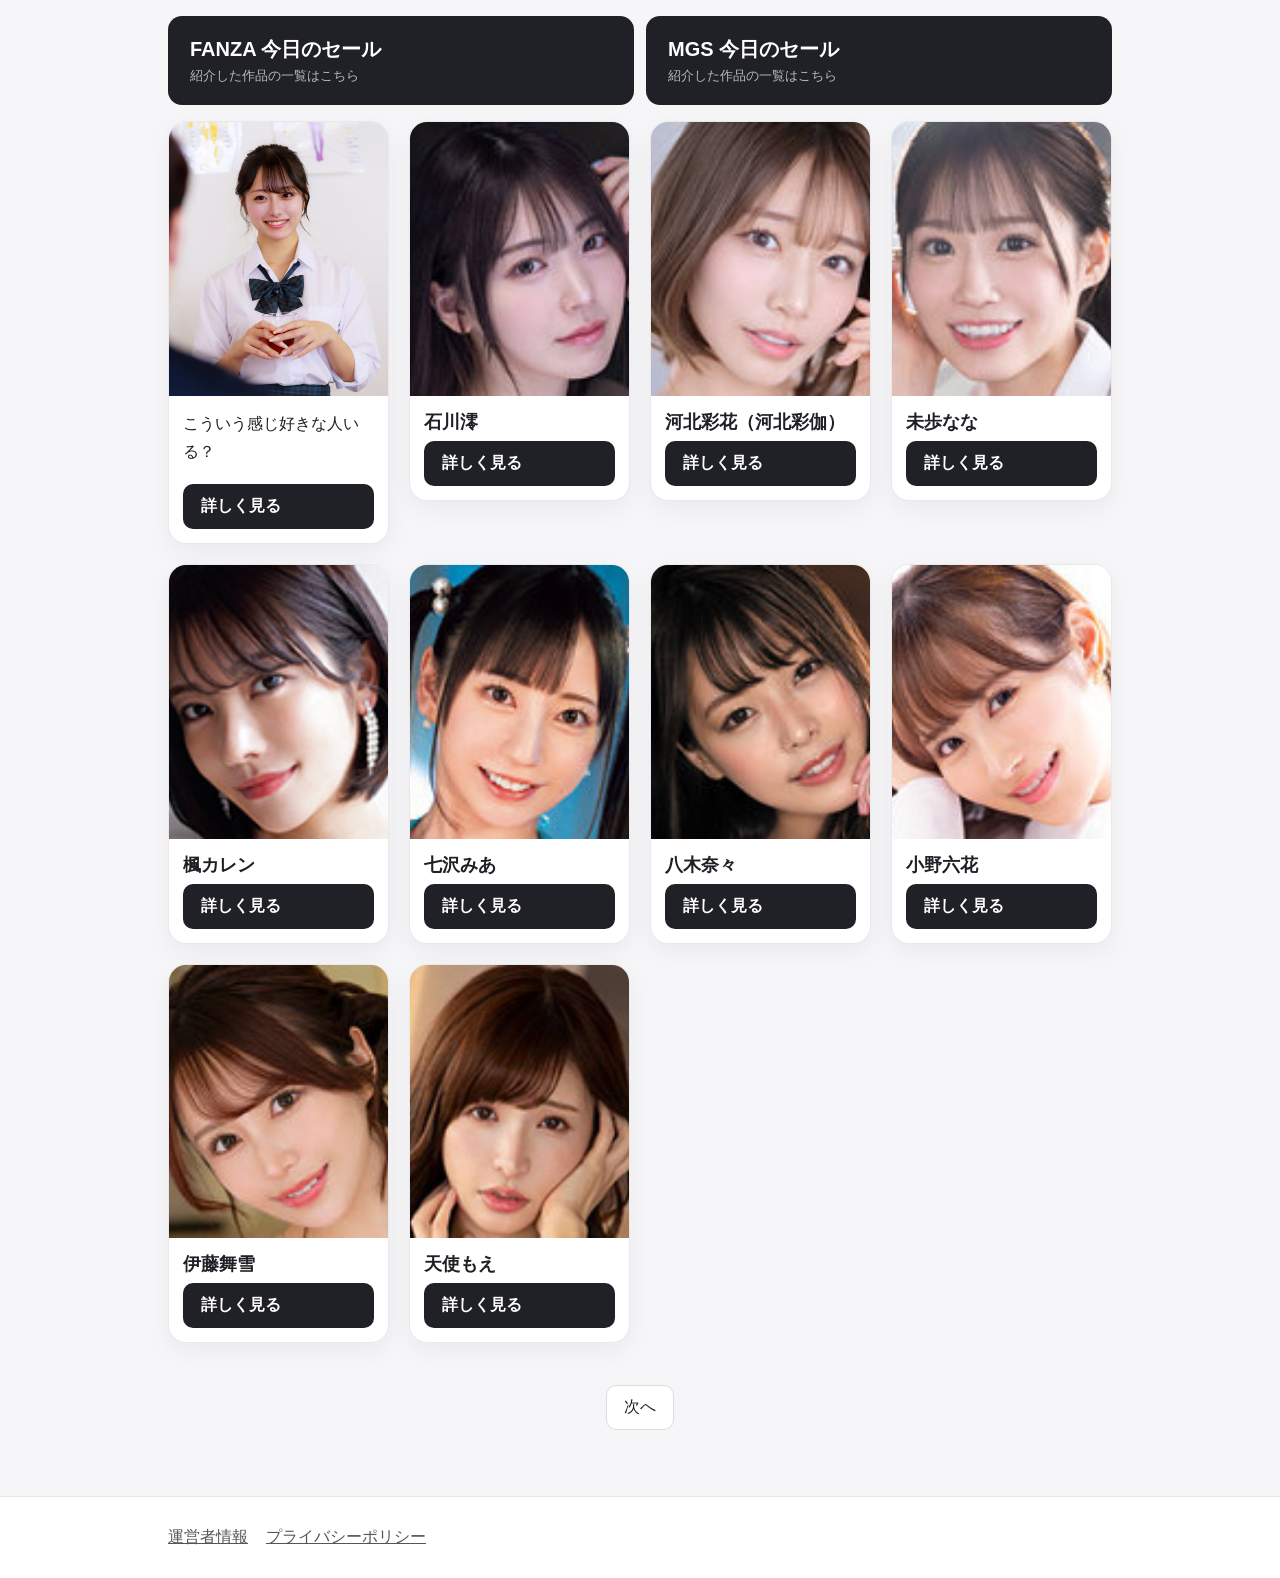
==== commit 3219f78e: "トップはFANZA/MGS各1つの入口に変更し、サイト別の一覧ページを新設" ====
--- a/index.html
+++ b/index.html
@@ -1 +1 @@
-<!doctype html><html lang="ja"><head><meta charset="utf-8"><meta name="viewport" content="width=device-width,initial-scale=1"><title>女優ガイド</title><link rel="stylesheet" href="css/style.css"></head><body data-page="1"><main class="wrap"><section id="daily"></section><section id="grid" class="grid"></section><nav class="pager" id="pager"></nav></main><footer><div class="wrap"><a href="operator.html">運営者情報</a><a href="privacy.html">プライバシーポリシー</a></div></footer><script src="js/list.js"></script><script src="js/daily.js"></script></body></html>
+<!doctype html><html lang="ja"><head><meta charset="utf-8"><meta name="viewport" content="width=device-width,initial-scale=1"><title>女優ガイド</title><link rel="stylesheet" href="css/style.css"></head><body data-page="1"><main class="wrap"><section id="daily"><div class="daily-entries"><a class="daily-entry" href="fanza.html"><span class="daily-entry-name">FANZA 今日のセール</span><span class="daily-entry-sub">紹介した作品の一覧はこちら</span></a><a class="daily-entry" href="mgs.html"><span class="daily-entry-name">MGS 今日のセール</span><span class="daily-entry-sub">紹介した作品の一覧はこちら</span></a></div></section><section id="grid" class="grid"></section><nav class="pager" id="pager"></nav></main><footer><div class="wrap"><a href="operator.html">運営者情報</a><a href="privacy.html">プライバシーポリシー</a></div></footer><script src="js/list.js"></script></body></html>
--- a/css/style.css
+++ b/css/style.css
@@ -90,3 +90,13 @@
 .grid.daily-grid{padding:8px 0 10px}
 .grid.daily-grid .card img{aspect-ratio:auto;height:auto;max-height:460px;object-fit:cover}
 @media (max-width:719px){.grid.daily-grid .card img{height:auto;max-height:300px}}
+
+/* トップの入口(FANZA/MGS各1つ) */
+.daily-entries{display:grid;grid-template-columns:1fr;gap:12px;padding:16px 0 4px}
+@media(min-width:720px){.daily-entries{grid-template-columns:1fr 1fr}}
+.daily-entry{display:flex;flex-direction:column;gap:4px;background:#202127;color:#fff;text-decoration:none;border-radius:14px;padding:20px 22px}
+.daily-entry-name{font-size:20px;font-weight:800}
+.daily-entry-sub{font-size:13px;color:#b9b9c2}
+.works-back{margin:16px 0 0}
+.works-back a{color:#2d6cdf;text-decoration:none;font-size:14px}
+.works-date{margin-top:-6px}
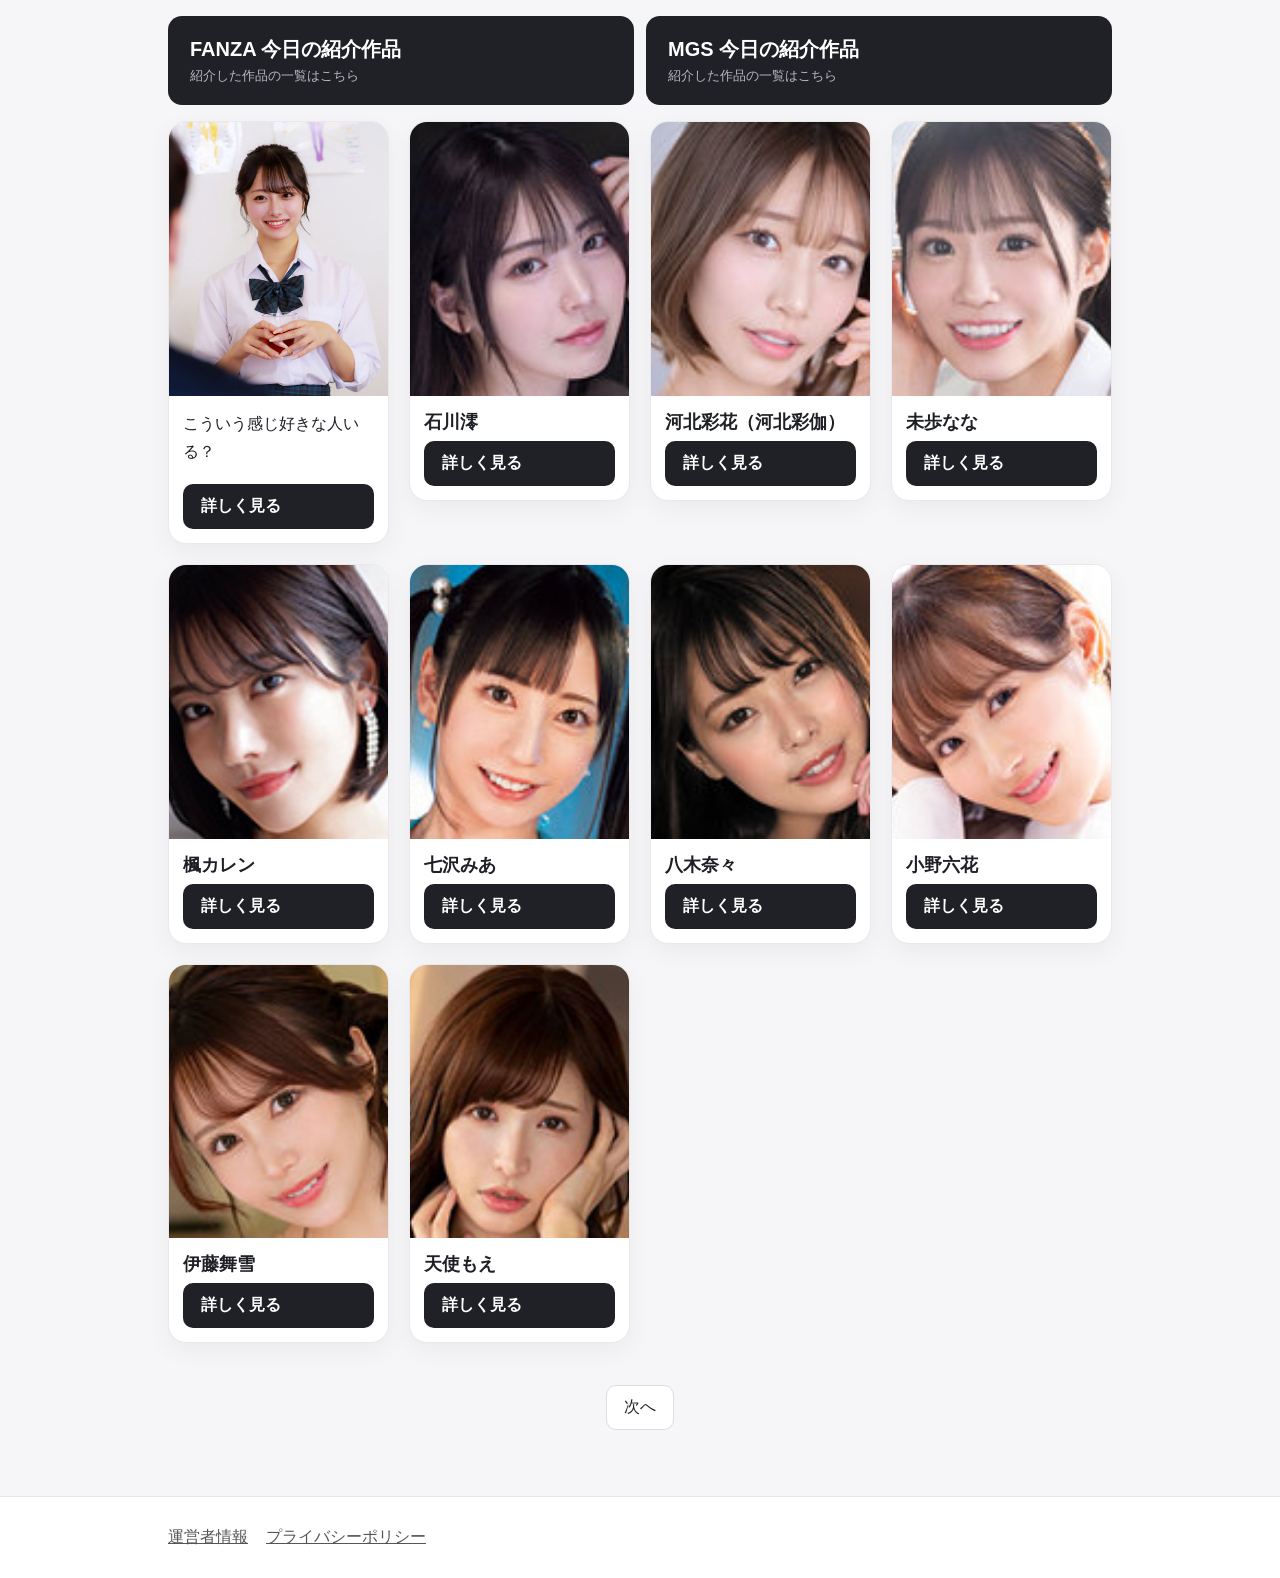
==== commit a3eb8a14: "見出しを今日の紹介作品に変更し、セールでない作品の表示に対応" ====
--- a/index.html
+++ b/index.html
@@ -1 +1 @@
-<!doctype html><html lang="ja"><head><meta charset="utf-8"><meta name="viewport" content="width=device-width,initial-scale=1"><title>女優ガイド</title><link rel="stylesheet" href="css/style.css"></head><body data-page="1"><main class="wrap"><section id="daily"><div class="daily-entries"><a class="daily-entry" href="fanza.html"><span class="daily-entry-name">FANZA 今日のセール</span><span class="daily-entry-sub">紹介した作品の一覧はこちら</span></a><a class="daily-entry" href="mgs.html"><span class="daily-entry-name">MGS 今日のセール</span><span class="daily-entry-sub">紹介した作品の一覧はこちら</span></a></div></section><section id="grid" class="grid"></section><nav class="pager" id="pager"></nav></main><footer><div class="wrap"><a href="operator.html">運営者情報</a><a href="privacy.html">プライバシーポリシー</a></div></footer><script src="js/list.js"></script></body></html>
+<!doctype html><html lang="ja"><head><meta charset="utf-8"><meta name="viewport" content="width=device-width,initial-scale=1"><title>女優ガイド</title><link rel="stylesheet" href="css/style.css"></head><body data-page="1"><main class="wrap"><section id="daily"><div class="daily-entries"><a class="daily-entry" href="fanza.html"><span class="daily-entry-name">FANZA 今日の紹介作品</span><span class="daily-entry-sub">紹介した作品の一覧はこちら</span></a><a class="daily-entry" href="mgs.html"><span class="daily-entry-name">MGS 今日の紹介作品</span><span class="daily-entry-sub">紹介した作品の一覧はこちら</span></a></div></section><section id="grid" class="grid"></section><nav class="pager" id="pager"></nav></main><footer><div class="wrap"><a href="operator.html">運営者情報</a><a href="privacy.html">プライバシーポリシー</a></div></footer><script src="js/list.js"></script></body></html>
